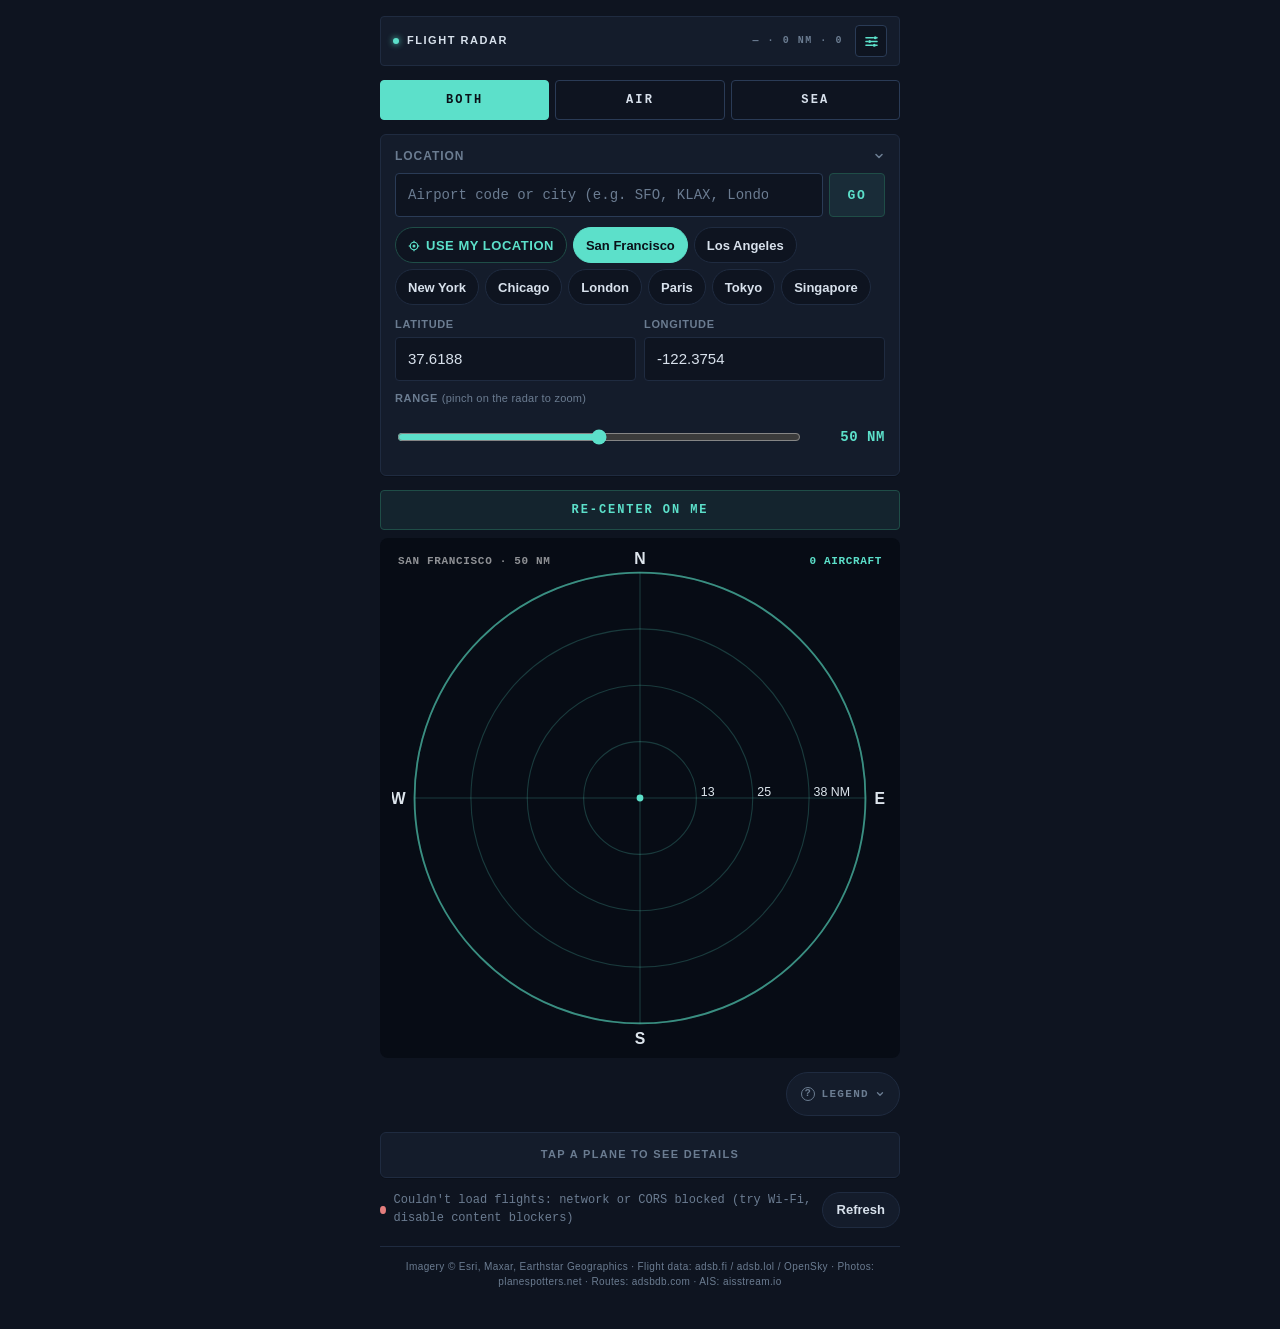
==== pr-preview/pr-22/index.html @ ffb37603 "Deploy preview for PR 22 🛫" ====
<!doctype html>
<html lang="en">
<head>
  <meta charset="utf-8">
  <meta name="viewport" content="width=device-width, initial-scale=1, viewport-fit=cover">
  <meta name="theme-color" content="#faf8f5">
  <meta name="apple-mobile-web-app-capable" content="yes">
  <meta name="apple-mobile-web-app-status-bar-style" content="default">
  <title>Flight Radar · Live ADS-B + AIS</title>
  <meta name="description" content="Dependency-free browser radar for live aircraft (ADS-B) and optional ship (AIS) traffic, rendered over satellite imagery. Mobile-first, no build step.">
  <link rel="stylesheet" href="app.css">
</head>
<body>
  <div class="app">
    <div class="tactical-strip">
      <span class="brand"><span class="dot" aria-hidden="true"></span>FLIGHT RADAR</span>
      <span class="readout" id="tacReadout">— · 0 NM · 0</span>
      <button type="button" id="settingsBtn" class="tac-icon" aria-label="Settings">
        <svg width="15" height="15" viewBox="0 0 16 16" fill="none" stroke="currentColor" stroke-width="1.4" stroke-linecap="round" aria-hidden="true">
          <line x1="2" y1="4" x2="10" y2="4"/>
          <line x1="13.5" y1="4" x2="14" y2="4"/>
          <circle cx="12" cy="4" r="1.6" fill="currentColor" stroke="none"/>
          <line x1="2" y1="8" x2="4" y2="8"/>
          <line x1="7.5" y1="8" x2="14" y2="8"/>
          <circle cx="6" cy="8" r="1.6" fill="currentColor" stroke="none"/>
          <line x1="2" y1="12" x2="9" y2="12"/>
          <line x1="12.5" y1="12" x2="14" y2="12"/>
          <circle cx="11" cy="12" r="1.6" fill="currentColor" stroke="none"/>
        </svg>
      </button>
    </div>
    <div id="settingsPanel" class="settings-panel" hidden>
      <h3>Settings</h3>
      <div class="setting-block">
        <label for="aisKeyInput">aisstream.io API key <span class="muted">(required for ship tracking)</span></label>
        <p class="setting-help">Ship tracking uses <a href="https://aisstream.io/apikeys" target="_blank" rel="noopener">aisstream.io</a>. Sign up (free, ~30 seconds), copy your key, and paste it here. The key is stored only in your browser (localStorage) and is only used to connect to aisstream directly.</p>
        <div class="setting-row">
          <input type="text" id="aisKeyInput" autocomplete="off" spellcheck="false" placeholder="Paste your aisstream.io key">
          <button type="button" id="aisKeySave" class="btn-primary">SAVE</button>
          <button type="button" id="aisKeyClear" class="btn-danger" hidden>CLEAR</button>
        </div>
        <div id="aisStatus" class="ais-status"></div>
        <div id="aisDiag" class="ais-diag" hidden></div>
        <p class="setting-help ais-diag-hint">If you see messages flowing but no ship markers, the subscribed bounding box may not match your map center — pan to a busy port (e.g. Rotterdam, Singapore, Houston) and wait ~30 s. aisstream's free tier only streams the bbox you subscribed to.</p>
      </div>
    </div>
    <div id="modeToggle" class="mode-toggle" hidden>
      <button type="button" class="mode-btn active" data-mode="both">BOTH</button>
      <button type="button" class="mode-btn" data-mode="air">AIR</button>
      <button type="button" class="mode-btn" data-mode="sea">SEA</button>
    </div>

    <div class="controls" id="controlsPanel">
      <button type="button" class="controls-header" id="controlsToggle" aria-expanded="true">
        <h2>Location</h2>
        <span class="chevron" aria-hidden="true">
          <svg width="12" height="12" viewBox="0 0 12 12" fill="none" stroke="currentColor" stroke-width="1.6" stroke-linecap="round" stroke-linejoin="round"><path d="M3 4.5l3 3 3-3"/></svg>
        </span>
      </button>
      <div class="controls-body" id="controlsBody">
      <div class="airport-search">
        <div class="airport-input-row">
          <div class="airport-input-wrap">
            <input type="search" id="airportInput" placeholder="Airport code or city (e.g. SFO, KLAX, London)" autocomplete="off" spellcheck="false" autocapitalize="characters">
            <button type="button" id="airportClear" class="apt-clear" hidden aria-label="Clear">×</button>
          </div>
          <button type="button" id="airportGo" class="apt-go">GO</button>
        </div>
        <div class="airport-dropdown" id="airportDropdown" hidden></div>
      </div>
      <div class="preset-row" id="presetRow"></div>
      <div class="coord-row">
        <div class="coord">
          <label for="latInput">Latitude</label>
          <input id="latInput" type="number" step="0.0001" min="-90" max="90" inputmode="decimal" autocomplete="off">
        </div>
        <div class="coord">
          <label for="lonInput">Longitude</label>
          <input id="lonInput" type="number" step="0.0001" min="-180" max="180" inputmode="decimal" autocomplete="off">
        </div>
      </div>
      <div class="range-row">
        <label for="rangeSlider">Range <span class="muted">(pinch on the radar to zoom)</span></label>
        <div class="range-slider-wrap">
          <input id="rangeSlider" type="range" min="0" max="100" step="1" value="50" aria-label="Radar range">
          <span class="range-val" id="rangeVal">50 NM</span>
        </div>
      </div>
      </div>
    </div>

    <button type="button" id="recenterBtn" class="recenter-btn" hidden>RE-CENTER ON ME</button>
    <div class="radar-card">
      <div class="radar-overlay">
        <span id="radarLoc">—</span>
        <span class="rcount"><span id="radarCount">0</span> aircraft</span>
      </div>
      <svg class="radar-svg" id="radar" viewBox="-110 -110 220 220" aria-label="Aircraft radar">
        <defs>
          <clipPath id="radarClip"><circle cx="0" cy="0" r="100"/></clipPath>
        </defs>
        <defs>
          <radialGradient id="vignetteGrad" cx="0" cy="0" r="155" gradientUnits="userSpaceOnUse">
            <stop offset="0" stop-color="#070c15" stop-opacity="0"/>
            <stop offset="0.645" stop-color="#070c15" stop-opacity="0"/>
            <stop offset="0.72" stop-color="#070c15" stop-opacity="0.45"/>
            <stop offset="1" stop-color="#070c15" stop-opacity="0.95"/>
          </radialGradient>
        </defs>
        <g id="tileLayer"></g>
        <g id="labelLayer"></g>
        <rect x="-110" y="-110" width="220" height="220" fill="url(#vignetteGrad)" style="pointer-events:none"/>
        <circle cx="0" cy="0" r="100" fill="none" stroke="var(--accent-dim)" stroke-width="0.8" style="pointer-events:none"/>
        <g id="radarGrid">
          <circle cx="0" cy="0" r="100" fill="none" stroke="var(--radar-ring)" stroke-width="0.8"/>
          <circle cx="0" cy="0" r="75" fill="none" stroke="var(--radar-grid)" stroke-width="0.5"/>
          <circle cx="0" cy="0" r="50" fill="none" stroke="var(--radar-grid)" stroke-width="0.5"/>
          <circle cx="0" cy="0" r="25" fill="none" stroke="var(--radar-grid)" stroke-width="0.5"/>
          <line x1="-100" y1="0" x2="100" y2="0" stroke="var(--radar-grid)" stroke-width="0.5"/>
          <line x1="0" y1="-100" x2="0" y2="100" stroke="var(--radar-grid)" stroke-width="0.5"/>
          <circle cx="0" cy="0" r="1.5" fill="var(--plane)"/>
          <text x="0" y="-104" text-anchor="middle" fill="var(--radar-label)" font-size="7" style="paint-order:stroke;stroke:rgba(7,12,21,0.85);stroke-width:1.2;stroke-linejoin:round" font-family="-apple-system, BlinkMacSystemFont, sans-serif" font-weight="700">N</text>
          <text x="104" y="2.5" text-anchor="start" fill="var(--radar-label)" font-size="7" style="paint-order:stroke;stroke:rgba(7,12,21,0.85);stroke-width:1.2;stroke-linejoin:round" font-family="-apple-system, BlinkMacSystemFont, sans-serif" font-weight="700">E</text>
          <text x="0" y="109" text-anchor="middle" fill="var(--radar-label)" font-size="7" style="paint-order:stroke;stroke:rgba(7,12,21,0.85);stroke-width:1.2;stroke-linejoin:round" font-family="-apple-system, BlinkMacSystemFont, sans-serif" font-weight="700">S</text>
          <text x="-104" y="2.5" text-anchor="end" fill="var(--radar-label)" font-size="7" style="paint-order:stroke;stroke:rgba(7,12,21,0.85);stroke-width:1.2;stroke-linejoin:round" font-family="-apple-system, BlinkMacSystemFont, sans-serif" font-weight="700">W</text>
          <text id="r1lbl" x="27" y="-1" fill="var(--radar-label)" font-size="5.5" style="paint-order:stroke;stroke:rgba(7,12,21,0.75);stroke-width:1;stroke-linejoin:round" font-family="-apple-system, BlinkMacSystemFont, sans-serif"></text>
          <text id="r2lbl" x="52" y="-1" fill="var(--radar-label)" font-size="5.5" style="paint-order:stroke;stroke:rgba(7,12,21,0.75);stroke-width:1;stroke-linejoin:round" font-family="-apple-system, BlinkMacSystemFont, sans-serif"></text>
          <text id="r3lbl" x="77" y="-1" fill="var(--radar-label)" font-size="5.5" style="paint-order:stroke;stroke:rgba(7,12,21,0.75);stroke-width:1;stroke-linejoin:round" font-family="-apple-system, BlinkMacSystemFont, sans-serif"></text>
        </g>
        <g id="trackLayer"></g>
        <g id="routeLayer"></g>
        <g id="vectorLayer"></g>
        <g id="planeLayer"></g>
        <g id="shipLayer"></g>
      </svg>
    </div>

    <div class="legend" id="legend">
      <button type="button" class="legend-toggle" id="legendToggle" aria-expanded="false" aria-label="Toggle legend">
        <span class="lg-q" aria-hidden="true">?</span>
        <span>Legend</span>
        <span class="chevron" aria-hidden="true">
          <svg width="10" height="10" viewBox="0 0 12 12" fill="none" stroke="currentColor" stroke-width="1.6" stroke-linecap="round" stroke-linejoin="round"><path d="M3 4.5l3 3 3-3"/></svg>
        </span>
      </button>
      <div class="legend-body">
        <div class="lg-row"><span class="lg-swatch" style="background:#5ce0ca"></span><span class="lg-k">Trail</span><span class="lg-v">Actual flown path (up to ~1 hr of live + historical)</span></div>
        <div class="lg-row"><span class="lg-swatch" style="background:#6eff9a"></span><span class="lg-k">Trend</span><span class="lg-v">1 / 2 / 5 min projection at current speed &amp; heading · tap TREND chip on the selected card to cycle</span></div>
        <div class="lg-row"><span class="lg-swatch dashed" style="color:#ff4ddb"></span><span class="lg-k">Route</span><span class="lg-v">Filed flight plan: origin → current → destination</span></div>
        <div class="lg-row"><span class="lg-swatch dot" style="background:#f0c674"></span><span class="lg-k">Selected</span><span class="lg-v">Gold halo marks the selected contact</span></div>
        <div class="lg-row"><span class="lg-swatch dot" style="background:#ff5a5a"></span><span class="lg-k">Emergency</span><span class="lg-v">Pulsing red halo: squawk 7500 / 7600 / 7700</span></div>
        <div class="lg-row"><span class="lg-swatch dot" style="background:#ff9e4a"></span><span class="lg-k">Military</span><span class="lg-v">Orange: flagged military / notable callsign</span></div>
        <div class="lg-row"><span class="lg-swatch dot" style="background:#ffb347"></span><span class="lg-k">Ship</span><span class="lg-v">Amber hull: AIS vessel (SEA layer)</span></div>
      </div>
    </div>

    <div class="selected-card" id="selectedCard">
      <div class="sel-empty">Tap a plane to see details</div>
    </div>

    <div class="status-row">
      <div class="left">
        <span class="dot-live" id="liveDot"></span>
        <span id="statusText">Loading…</span>
      </div>
      <button class="refresh-btn" id="refreshBtn" type="button">Refresh</button>
    </div>

    <div id="listControls" class="list-controls"></div>
    <div id="listContainer"></div>

    <footer class="page-footer">Imagery © Esri, Maxar, Earthstar Geographics · Flight data: adsb.fi / adsb.lol / OpenSky · Photos: planespotters.net · Routes: adsbdb.com · AIS: aisstream.io</footer>
  </div>

  <script src="app.js"></script>
</body>
</html>
---- pr-preview/pr-22/app.css ----
:root {
      --bg: #0e1420;
      --surface: #141c2b;
      --surface-2: #1a2334;
      --text: #d8e1ec;
      --muted: #6b7c91;
      --border: #1f2b40;
      --border-2: #2a3b56;
      --accent: #5ce0ca;
      --accent-dim: #1f4d47;
      --accent-soft: rgba(92, 224, 202, 0.08);
      --shadow: 0 1px 0 rgba(0, 0, 0, 0.2);
      --radar-bg: #070c15;
      --radar-ring: rgba(92, 224, 202, 0.45);
      --radar-grid: rgba(92, 224, 202, 0.22);
      --radar-label: rgba(240, 248, 255, 0.92);
      --plane: #5ce0ca;
      --plane-selected: #f0c674;
      --plane-ground: #6b7c91;
      --danger: #e37d7d;
      --warn: #d9b04a;
      --mono: ui-monospace, "SF Mono", Menlo, Consolas, "Liberation Mono", monospace;
      --sans: -apple-system, BlinkMacSystemFont, "SF Pro Text", "Segoe UI", Roboto, sans-serif;
    }

    * { box-sizing: border-box; }
    html, body { margin: 0; padding: 0; }

    body {
      font-family: var(--sans);
      background: var(--bg);
      color: var(--text);
      -webkit-font-smoothing: antialiased;
      line-height: 1.45;
      min-height: 100vh;
    }
    .mono, input[inputmode="decimal"], .pr-call, .pr-dist, .pr-sub,
    .sel-call, .sel-reg, .sel-cell .v, .range-val, #statusText,
    .radar-overlay, .tactical-strip .readout {
      font-family: var(--mono);
      font-variant-numeric: tabular-nums;
    }

    .app {
      max-width: 560px;
      margin: 0 auto;
      padding: calc(16px + env(safe-area-inset-top)) 20px calc(40px + env(safe-area-inset-bottom));
    }

    .tactical-strip {
      display: flex;
      align-items: center;
      justify-content: space-between;
      gap: 12px;
      padding: 8px 12px;
      margin-bottom: 14px;
      border: 1px solid var(--border);
      background: var(--surface);
      border-radius: 4px;
      font-size: 11px;
      letter-spacing: 0.14em;
      text-transform: uppercase;
      font-weight: 700;
    }
    .tactical-strip .brand { color: var(--text); display: flex; align-items: center; gap: 8px; }
    .tactical-strip .brand .dot { width: 6px; height: 6px; border-radius: 50%; background: var(--accent); box-shadow: 0 0 6px var(--accent); animation: pulseDot 1.8s infinite; }
    .tactical-strip .readout { color: var(--muted); font-weight: 600; white-space: nowrap; overflow: hidden; text-overflow: ellipsis; flex: 1; text-align: right; font-size: 10px; }
    .tac-icon {
      flex: 0 0 auto;
      width: 32px; height: 32px;
      border: 1px solid var(--border-2);
      background: var(--bg);
      color: var(--accent);
      border-radius: 4px;
      font-size: 16px;
      cursor: pointer;
      -webkit-tap-highlight-color: transparent;
      display: inline-flex;
      align-items: center;
      justify-content: center;
      padding: 0;
    }
    .tac-icon:active { background: var(--accent-soft); }
    .settings-panel {
      background: var(--surface);
      border: 1px solid var(--border);
      border-radius: 6px;
      padding: 14px;
      margin-bottom: 14px;
    }
    .settings-panel h3 { margin: 0 0 10px; font-size: 13px; letter-spacing: 0.12em; text-transform: uppercase; color: var(--muted); font-weight: 700; }
    .setting-block label { display: block; font-size: 12px; color: var(--text); margin-bottom: 6px; font-weight: 600; }
    .setting-block label .muted { color: var(--muted); font-weight: 400; }
    .setting-help { margin: 0 0 10px; font-size: 12px; color: var(--muted); line-height: 1.5; }
    .setting-help a { color: var(--accent); }
    .setting-row { display: flex; gap: 6px; margin-bottom: 8px; }
    .setting-row input {
      flex: 1;
      min-width: 0;
      min-height: 44px;
      padding: 10px 12px;
      border: 1px solid var(--border-2);
      border-radius: 4px;
      background: var(--bg);
      color: var(--text);
      font-family: var(--mono);
      font-size: 13px;
    }
    .btn-primary {
      min-height: 44px;
      padding: 0 14px;
      border: 1px solid var(--accent);
      background: var(--accent);
      color: #0a1018;
      border-radius: 4px;
      font-family: var(--mono);
      font-weight: 700;
      font-size: 13px;
      letter-spacing: 0.1em;
      cursor: pointer;
      -webkit-tap-highlight-color: transparent;
    }
    .btn-danger {
      min-height: 44px;
      padding: 0 14px;
      border: 1px solid var(--danger);
      background: transparent;
      color: var(--danger);
      border-radius: 4px;
      font-family: var(--mono);
      font-weight: 700;
      font-size: 13px;
      letter-spacing: 0.1em;
      cursor: pointer;
      -webkit-tap-highlight-color: transparent;
    }
    .ais-status { font-size: 11px; color: var(--muted); letter-spacing: 0.08em; text-transform: uppercase; font-weight: 700; margin-top: 4px; }
    .ais-status.ok { color: var(--accent); }
    .ais-status.err { color: var(--danger); }
    .ais-status.warn { color: var(--warn); }
    .ais-diag {
      margin-top: 6px;
      padding: 6px 8px;
      background: var(--surface-2);
      border: 1px dashed var(--border);
      border-radius: 4px;
      font-family: var(--mono);
      font-size: 10px;
      color: var(--text);
      line-height: 1.5;
      white-space: pre-wrap;
    }
    .ais-diag-hint { margin-top: 6px !important; font-size: 11px; }

    .mode-toggle {
      display: grid;
      grid-template-columns: repeat(3, 1fr);
      gap: 6px;
      margin-bottom: 14px;
    }
    .mode-btn {
      min-height: 40px;
      padding: 0;
      border: 1px solid var(--border-2);
      background: var(--bg);
      color: var(--text);
      font-family: var(--mono);
      font-weight: 700;
      font-size: 12px;
      letter-spacing: 0.18em;
      border-radius: 4px;
      cursor: pointer;
      -webkit-tap-highlight-color: transparent;
    }
    .mode-btn.active {
      background: var(--accent);
      border-color: var(--accent);
      color: #0a1018;
    }
    .ships-hint {
      background: var(--surface);
      border: 1px dashed var(--border-2);
      border-radius: 6px;
      padding: 10px 12px;
      margin-bottom: 8px;
      color: var(--muted);
      font-size: 11px;
      letter-spacing: 0.1em;
      text-transform: uppercase;
      font-weight: 700;
      text-align: center;
    }
    @keyframes pulseDot {
      0%, 100% { opacity: 1; }
      50% { opacity: 0.35; }
    }

    .controls {
      background: var(--surface);
      border: 1px solid var(--border);
      border-radius: 6px;
      padding: 14px;
      box-shadow: var(--shadow);
      margin-bottom: 14px;
    }
    .controls-header {
      display: flex;
      align-items: center;
      justify-content: space-between;
      width: 100%;
      background: transparent;
      border: none;
      padding: 0;
      margin: 0 0 10px;
      cursor: pointer;
      color: var(--muted);
      -webkit-tap-highlight-color: transparent;
    }
    .controls-header:hover { color: var(--text); }
    .controls h2 {
      margin: 0;
      font-size: 12px;
      color: inherit;
      text-transform: uppercase;
      letter-spacing: 0.08em;
      font-weight: 600;
    }
    .chevron {
      display: inline-flex;
      align-items: center;
      color: inherit;
      transition: transform 180ms ease;
    }
    .controls.collapsed .chevron { transform: rotate(-90deg); }
    .controls.collapsed .controls-header { margin-bottom: 0; }
    .controls.collapsed .controls-body { display: none; }
    .airport-search {
      position: relative;
      margin-bottom: 10px;
    }
    .airport-input-row {
      display: flex;
      gap: 6px;
    }
    .airport-input-wrap {
      position: relative;
      flex: 1;
      min-width: 0;
      display: flex;
    }
    .apt-clear {
      position: absolute;
      right: 4px;
      top: 50%;
      transform: translateY(-50%);
      width: 32px;
      height: 32px;
      border: none;
      background: transparent;
      color: var(--muted);
      font-size: 20px;
      font-weight: 700;
      cursor: pointer;
      border-radius: 4px;
      -webkit-tap-highlight-color: transparent;
    }
    .apt-clear:active { background: var(--surface-2); color: var(--text); }
    .apt-item.highlighted { background: var(--accent-soft); }
    #airportInput {
      flex: 1;
      min-width: 0;
      min-height: 44px;
      padding: 10px 40px 10px 12px;
      border: 1px solid var(--border-2);
      border-radius: 4px;
      background: var(--bg);
      color: var(--text);
      font-family: var(--mono);
      font-size: 14px;
      letter-spacing: 0.04em;
      -webkit-appearance: none;
    }
    .apt-go {
      flex: 0 0 auto;
      min-width: 56px;
      min-height: 44px;
      padding: 0 14px;
      border: 1px solid var(--accent-dim);
      border-radius: 4px;
      background: var(--accent-soft);
      color: var(--accent);
      font-family: var(--mono);
      font-weight: 700;
      font-size: 13px;
      letter-spacing: 0.14em;
      cursor: pointer;
      -webkit-tap-highlight-color: transparent;
    }
    .apt-go:active { background: var(--accent); color: #0a1018; }
    #airportInput::placeholder { color: var(--muted); letter-spacing: 0; text-transform: none; }
    #airportInput:focus { outline: 1px solid var(--accent); outline-offset: -1px; border-color: var(--accent); }
    .airport-dropdown {
      position: absolute;
      top: 100%;
      left: 0; right: 0;
      margin-top: 4px;
      background: var(--surface-2);
      border: 1px solid var(--border-2);
      border-radius: 4px;
      max-height: 280px;
      overflow-y: auto;
      z-index: 30;
      box-shadow: 0 10px 24px rgba(0, 0, 0, 0.45);
    }
    .apt-item {
      display: flex;
      align-items: center;
      gap: 10px;
      padding: 10px 12px;
      min-height: 44px;
      cursor: pointer;
      border-bottom: 1px solid var(--border);
      -webkit-tap-highlight-color: transparent;
    }
    .apt-item:last-child { border-bottom: none; }
    .apt-item:active { background: var(--accent-soft); }
    .apt-code {
      font-family: var(--mono);
      font-weight: 700;
      color: var(--accent);
      font-size: 13px;
      min-width: 44px;
      letter-spacing: 0.06em;
    }
    .apt-name {
      font-size: 13px;
      color: var(--text);
      white-space: nowrap;
      overflow: hidden;
      text-overflow: ellipsis;
    }
    .preset-row {
      display: flex;
      flex-wrap: wrap;
      gap: 6px;
      margin-bottom: 12px;
    }
    .preset {
      min-height: 36px;
      padding: 7px 12px;
      border-radius: 999px;
      border: 1px solid var(--border);
      background: var(--bg);
      color: var(--text);
      font-size: 13px;
      font-weight: 600;
      cursor: pointer;
      font-family: inherit;
      -webkit-tap-highlight-color: transparent;
      transition: background 160ms ease, border-color 160ms ease, color 160ms ease;
    }
    .preset.active {
      background: var(--accent);
      border-color: var(--accent);
      color: #0a1018;
    }
    .preset-geo {
      color: var(--accent);
      border-color: var(--accent-dim);
      font-weight: 700;
      letter-spacing: 0.04em;
    }
    .preset-geo:hover { background: var(--accent-soft); }
    .preset:active { transform: scale(0.97); }

    .coord-row {
      display: grid;
      grid-template-columns: 1fr 1fr;
      gap: 8px;
      margin-bottom: 10px;
    }
    .coord {
      display: flex;
      flex-direction: column;
      gap: 4px;
    }
    .coord label {
      font-size: 11px;
      color: var(--muted);
      text-transform: uppercase;
      letter-spacing: 0.06em;
      font-weight: 600;
    }
    .coord input {
      min-height: 44px;
      padding: 10px 12px;
      font-size: 15px;
      border: 1px solid var(--border);
      border-radius: 4px;
      background: var(--bg);
      color: var(--text);
      font-family: inherit;
      font-variant-numeric: tabular-nums;
    }
    .coord input:focus {
      outline: 2px solid var(--accent);
      outline-offset: -1px;
    }

    .range-row {
      display: flex;
      flex-direction: column;
      gap: 6px;
    }
    .range-row label {
      font-size: 11px;
      color: var(--muted);
      text-transform: uppercase;
      letter-spacing: 0.06em;
      font-weight: 600;
    }
    .range-row label .muted { color: var(--muted); font-weight: 400; text-transform: none; letter-spacing: 0.02em; }
    .range-slider-wrap {
      display: flex;
      align-items: center;
      gap: 10px;
    }
    #rangeSlider {
      flex: 1;
      min-height: 44px;
      accent-color: var(--accent);
    }
    .range-val {
      flex: 0 0 auto;
      min-width: 72px;
      text-align: right;
      font-family: var(--mono);
      font-weight: 700;
      font-size: 14px;
      color: var(--accent);
      letter-spacing: 0.04em;
    }

    .radar-card {
      background: var(--radar-bg);
      border-radius: 8px;
      padding: 12px;
      margin-bottom: 14px;
      position: relative;
      overflow: hidden;
    }
    .recenter-btn {
      display: block;
      width: 100%;
      margin-bottom: 8px;
      min-height: 40px;
      padding: 10px 12px;
      background: var(--accent-soft);
      border: 1px solid var(--accent-dim);
      color: var(--accent);
      font-family: var(--mono);
      font-weight: 700;
      font-size: 12px;
      letter-spacing: 0.16em;
      border-radius: 4px;
      cursor: pointer;
      -webkit-tap-highlight-color: transparent;
    }
    .recenter-btn:active { background: var(--accent); color: #0a1018; }
    .radar-svg {
      width: 100%;
      height: auto;
      display: block;
      touch-action: none;
      cursor: grab;
    }
    .radar-svg:active { cursor: grabbing; }
    #tileLayer image, #labelLayer image {
      opacity: 0;
      transition: opacity 220ms ease;
      image-rendering: auto;
      image-rendering: -webkit-optimize-contrast;
    }
    #tileLayer image.ready, #labelLayer image.ready { opacity: 1; }
    #tileLayer image { image-rendering: auto; }
    #labelLayer image { image-rendering: auto; }
    .page-footer {
      margin-top: 18px;
      padding-top: 12px;
      border-top: 1px solid var(--border);
      color: var(--muted);
      font-size: 10px;
      line-height: 1.5;
      text-align: center;
      letter-spacing: 0.04em;
    }
    .radar-overlay {
      position: absolute;
      top: 16px; left: 18px; right: 18px;
      display: flex;
      justify-content: space-between;
      font-size: 11px;
      color: rgba(255, 255, 255, 0.55);
      font-weight: 600;
      letter-spacing: 0.06em;
      text-transform: uppercase;
      pointer-events: none;
    }
    .radar-overlay .rcount { color: var(--plane); }

    .selected-card {
      background: var(--surface);
      border: 1px solid var(--border);
      border-radius: 6px;
      padding: 14px;
      box-shadow: var(--shadow);
      margin-bottom: 14px;
      transition: padding 180ms ease;
      position: relative;
    }
    .sel-close {
      position: absolute;
      top: 6px;
      right: 6px;
      width: 44px;
      height: 44px;
      display: flex;
      align-items: center;
      justify-content: center;
      background: transparent;
      border: none;
      color: var(--muted);
      font-family: var(--mono);
      font-size: 18px;
      font-weight: 600;
      line-height: 1;
      cursor: pointer;
      border-radius: 4px;
      -webkit-tap-highlight-color: transparent;
    }
    .sel-close:hover, .sel-close:active {
      color: var(--text);
      background: var(--surface-2);
    }
    .selected-card.is-empty {
      padding: 8px 12px;
      background: transparent;
      border-style: dashed;
    }
    .sel-empty {
      color: var(--muted);
      font-size: 11px;
      letter-spacing: 0.12em;
      text-transform: uppercase;
      font-weight: 600;
      text-align: center;
    }
    .sel-head {
      display: flex;
      flex-direction: column;
      gap: 2px;
      margin-bottom: 8px;
    }
    .sel-head-row {
      display: flex;
      align-items: center;
      justify-content: space-between;
      gap: 10px;
      min-height: 32px;
    }
    .sel-call {
      font-size: 20px;
      font-weight: 700;
      letter-spacing: 0.02em;
      font-variant-numeric: tabular-nums;
    }
    .sel-reg {
      font-size: 13px;
      color: var(--muted);
      font-variant-numeric: tabular-nums;
    }
    .sel-alert {
      margin-top: 8px;
      padding: 6px 10px;
      border-radius: 4px;
      font-family: var(--mono);
      font-weight: 700;
      font-size: 11px;
      letter-spacing: 0.14em;
      text-align: center;
    }
    .sel-alert.emerg { background: rgba(255, 90, 90, 0.14); border: 1px solid #ff5a5a; color: #ff9a9a; }
    .sel-alert.mil { background: rgba(255, 158, 74, 0.14); border: 1px solid #ff9e4a; color: #ffbb80; }
    .sel-alert.notable { background: rgba(92, 224, 202, 0.1); border: 1px solid var(--accent); color: var(--accent); }
    .sel-alert.warn { background: rgba(227, 125, 125, 0.12); border: 1px solid var(--danger); color: #f3b3b3; }

    .loading-row {
      display: flex;
      flex-wrap: wrap;
      gap: 4px 12px;
      margin-bottom: 8px;
      font-family: var(--mono);
      font-size: 10px;
      letter-spacing: 0.08em;
      text-transform: uppercase;
      color: var(--muted);
    }
    .ld-seg { display: inline-flex; align-items: center; gap: 4px; }
    .ld-seg.loading .ld-v { color: var(--accent); }
    .ld-seg .ld-k { color: var(--muted); font-weight: 700; }
    .ld-seg .ld-v { color: var(--text); font-weight: 600; }
    .ld-dot {
      width: 6px; height: 6px; border-radius: 50%;
      background: var(--accent);
      animation: ldPulse 1.4s ease-in-out infinite;
    }
    @keyframes ldPulse {
      0%, 100% { opacity: 1; transform: scale(1); }
      50% { opacity: 0.3; transform: scale(0.7); }
    }

    .sel-chips {
      display: flex;
      flex-wrap: wrap;
      gap: 6px;
      margin: 6px 0 2px;
    }
    .sel-chip {
      padding: 3px 8px;
      border-radius: 3px;
      font-family: var(--mono);
      font-weight: 700;
      font-size: 10px;
      letter-spacing: 0.1em;
      border: 1px solid var(--border-2);
      background: var(--surface-2);
      color: var(--text);
    }
    .sel-chip.warn {
      background: rgba(255, 158, 74, 0.14);
      border-color: #ff9e4a;
      color: #ffbb80;
    }
    /* Tappable variant for control chips (e.g. TREND length cycler). Kept at
       44 CSS px min-height so the tap target meets the project's mobile-first
       requirement; visual size is controlled by padding + font-size. */
    button.sel-chip {
      cursor: pointer;
      min-height: 44px;
      padding: 0 12px;
      -webkit-tap-highlight-color: transparent;
    }
    /* Inline variant lives inside sel-head-row next to the callsign. Visually
       compact via negative vertical padding but preserves the 44 px tap target
       via invisible padding — pseudo-element expands the hit region. */
    button.sel-chip.sel-chip-inline {
      min-height: 0;
      padding: 6px 10px;
      position: relative;
    }
    button.sel-chip.sel-chip-inline::before {
      content: "";
      position: absolute;
      inset: -8px;
    }
    button.sel-chip:hover, button.sel-chip:active {
      background: var(--accent-soft);
      border-color: var(--accent-dim);
      color: var(--accent);
    }

    .legend {
      margin: 8px 0 16px;
      display: flex;
      flex-direction: column;
      align-items: flex-end;
    }
    .legend-toggle {
      display: inline-flex;
      align-items: center;
      gap: 6px;
      padding: 0 14px;
      min-height: 44px;
      background: var(--surface);
      color: var(--muted);
      border: 1px solid var(--border);
      border-radius: 22px;
      font-family: var(--mono);
      font-size: 11px;
      letter-spacing: 0.12em;
      text-transform: uppercase;
      font-weight: 700;
      cursor: pointer;
      -webkit-tap-highlight-color: transparent;
    }
    .legend-toggle:hover, .legend-toggle:active {
      color: var(--text);
      border-color: var(--border-2);
    }
    .legend-toggle .lg-q {
      display: inline-flex;
      align-items: center;
      justify-content: center;
      width: 14px; height: 14px;
      border-radius: 50%;
      border: 1px solid currentColor;
      font-size: 10px;
      line-height: 1;
    }
    .legend-body {
      display: none;
      width: 100%;
      margin-top: 6px;
      padding: 10px 12px;
      border: 1px solid var(--border);
      background: var(--surface);
      border-radius: 4px;
      font-size: 12px;
      color: var(--text);
      line-height: 1.6;
      box-sizing: border-box;
    }
    .legend.open .legend-body { display: block; }
    .legend.open .legend-toggle .chevron { transform: rotate(180deg); }
    .legend-body .lg-row {
      display: flex;
      align-items: center;
      gap: 10px;
      padding: 4px 0;
      border-bottom: 1px dashed var(--border);
    }
    .legend-body .lg-row:last-child { border-bottom: none; }
    .legend-body .lg-swatch {
      width: 20px; height: 4px;
      border-radius: 2px;
      flex: 0 0 auto;
    }
    .legend-body .lg-swatch.dashed {
      background-image: repeating-linear-gradient(90deg, currentColor 0, currentColor 4px, transparent 4px, transparent 7px);
      background-color: transparent !important;
    }
    .legend-body .lg-swatch.dot {
      width: 8px; height: 8px; border-radius: 50%;
    }
    .legend-body .lg-k {
      font-family: var(--mono);
      font-weight: 700;
      font-size: 11px;
      letter-spacing: 0.06em;
      min-width: 72px;
      color: var(--muted);
    }
    .legend-body .lg-v { color: var(--text); font-size: 12px; }
    .sel-route {
      display: flex;
      align-items: center;
      gap: 8px;
      margin: 8px 0 0;
      font-family: var(--mono);
      color: var(--text);
      flex-wrap: wrap;
    }
    .sel-route .sel-airport {
      color: #ff4ddb;
      font-weight: 700;
      font-size: 14px;
      letter-spacing: 0.08em;
    }
    .sel-route .sel-arrow { color: #ff4ddb; font-weight: 700; }
    .sel-route-empty {
      color: var(--muted);
      font-size: 11px;
      letter-spacing: 0.14em;
      text-transform: uppercase;
      font-weight: 700;
    }
    .sel-photo {
      display: block;
      position: relative;
      margin: 10px 0;
      border-radius: 4px;
      overflow: hidden;
      border: 1px solid var(--border-2);
      background: var(--surface-2);
      text-decoration: none;
      min-height: 60px;
    }
    .sel-photo img {
      display: block;
      width: 100%;
      height: auto;
      max-height: 220px;
      object-fit: cover;
    }
    .sel-photo-credit {
      position: absolute;
      bottom: 0;
      left: 0; right: 0;
      padding: 6px 10px;
      background: linear-gradient(transparent, rgba(7, 12, 21, 0.8));
      color: rgba(255, 255, 255, 0.82);
      font-size: 10px;
      letter-spacing: 0.04em;
    }
    .sel-photo-empty {
      display: flex;
      align-items: center;
      justify-content: center;
      min-height: 48px;
      color: var(--muted);
      font-size: 11px;
      letter-spacing: 0.14em;
      font-weight: 700;
    }
    .sel-grid {
      display: grid;
      grid-template-columns: repeat(3, 1fr);
      gap: 10px;
      margin-top: 4px;
    }
    .sel-cell { display: flex; flex-direction: column; gap: 2px; }
    .sel-cell .k {
      font-size: 10px;
      color: var(--muted);
      text-transform: uppercase;
      letter-spacing: 0.08em;
      font-weight: 600;
    }
    .sel-cell .v {
      font-size: 15px;
      font-weight: 600;
      font-variant-numeric: tabular-nums;
    }

    .status-row {
      display: flex;
      align-items: center;
      justify-content: space-between;
      gap: 10px;
      margin-bottom: 10px;
      font-size: 12px;
      color: var(--muted);
    }
    .status-row .left { display: flex; align-items: center; gap: 8px; }
    .dot-live {
      width: 8px; height: 8px; border-radius: 50%;
      background: var(--accent);
      box-shadow: 0 0 0 0 var(--accent);
      animation: pulse 2s infinite;
    }
    .dot-live.err { background: var(--danger); animation: none; }
    @keyframes pulse {
      0%   { box-shadow: 0 0 0 0 rgba(74, 124, 110, 0.55); }
      70%  { box-shadow: 0 0 0 7px rgba(74, 124, 110, 0); }
      100% { box-shadow: 0 0 0 0 rgba(74, 124, 110, 0); }
    }
    .refresh-btn {
      min-height: 36px;
      padding: 7px 14px;
      border-radius: 999px;
      border: 1px solid var(--border);
      background: var(--surface);
      color: var(--text);
      font-size: 13px;
      font-weight: 600;
      cursor: pointer;
      font-family: inherit;
      -webkit-tap-highlight-color: transparent;
    }
    .refresh-btn:disabled { opacity: 0.5; cursor: wait; }
    .refresh-btn:active { background: var(--accent-soft); }

    .list-controls {
      display: flex;
      flex-direction: column;
      gap: 8px;
      margin-bottom: 10px;
    }
    .list-controls:empty { display: none; }
    .chip-row {
      display: flex;
      flex-wrap: wrap;
      gap: 6px;
      align-items: center;
    }
    .chip-row-label {
      font-family: var(--mono);
      font-size: 10px;
      color: var(--muted);
      letter-spacing: 0.12em;
      text-transform: uppercase;
      font-weight: 700;
      min-width: 36px;
    }
    .chip {
      min-height: 34px;
      padding: 6px 12px;
      background: transparent;
      border: 1px solid var(--border);
      border-radius: 4px;
      color: var(--muted);
      font-family: var(--mono);
      font-size: 11px;
      font-weight: 600;
      letter-spacing: 0.08em;
      text-transform: uppercase;
      cursor: pointer;
      -webkit-tap-highlight-color: transparent;
      transition: background 120ms ease, color 120ms ease, border-color 120ms ease;
    }
    .chip:active { background: var(--surface-2); }
    .chip.active {
      background: var(--accent-soft);
      color: var(--accent);
      border-color: var(--accent);
    }
    .list-count {
      font-family: var(--mono);
      font-size: 10px;
      color: var(--muted);
      letter-spacing: 0.12em;
      text-transform: uppercase;
      font-weight: 700;
      padding: 0 4px;
    }

    .plane-list {
      display: flex;
      flex-direction: column;
      gap: 8px;
    }
    .plane-row {
      background: var(--surface);
      border: 1px solid var(--border);
      border-radius: 6px;
      padding: 10px 12px;
      display: flex;
      align-items: center;
      gap: 10px;
      cursor: pointer;
      -webkit-tap-highlight-color: transparent;
      transition: background 160ms ease, border-color 160ms ease, transform 140ms ease;
    }
    .plane-row:active { transform: scale(0.995); }
    .plane-row.selected { background: var(--accent-soft); border-color: var(--accent); }
    .pr-badge {
      flex: 0 0 auto;
      width: 30px; height: 30px;
      border-radius: 4px;
      background: var(--accent-soft);
      color: var(--accent);
      display: flex;
      align-items: center;
      justify-content: center;
      font-size: 16px;
    }
    .pr-badge.ship { background: rgba(255, 179, 71, 0.15); color: #ffb347; }
    .pr-body { flex: 1; min-width: 0; }
    .pr-top {
      display: flex;
      align-items: baseline;
      justify-content: space-between;
      gap: 8px;
    }
    .pr-call {
      font-weight: 700;
      font-size: 14px;
      font-variant-numeric: tabular-nums;
      letter-spacing: 0.02em;
      white-space: nowrap;
      overflow: hidden;
      text-overflow: ellipsis;
    }
    .pr-dist {
      font-size: 12px;
      color: var(--muted);
      font-variant-numeric: tabular-nums;
    }
    .pr-sub {
      font-size: 12px;
      color: var(--muted);
      font-variant-numeric: tabular-nums;
      margin-top: 2px;
    }

    .empty, .error {
      background: var(--surface);
      border: 1px solid var(--border);
      border-radius: 6px;
      padding: 22px 16px;
      text-align: center;
      color: var(--muted);
      font-size: 12px;
      letter-spacing: 0.14em;
      text-transform: uppercase;
      font-weight: 700;
    }
    .error { border-color: rgba(227, 125, 125, 0.35); color: var(--danger); text-transform: none; letter-spacing: 0; font-weight: 600; }

    @media (prefers-reduced-motion: reduce) {
      *, *::before, *::after {
        animation-duration: 0.01ms !important;
        transition-duration: 0.01ms !important;
      }
    }
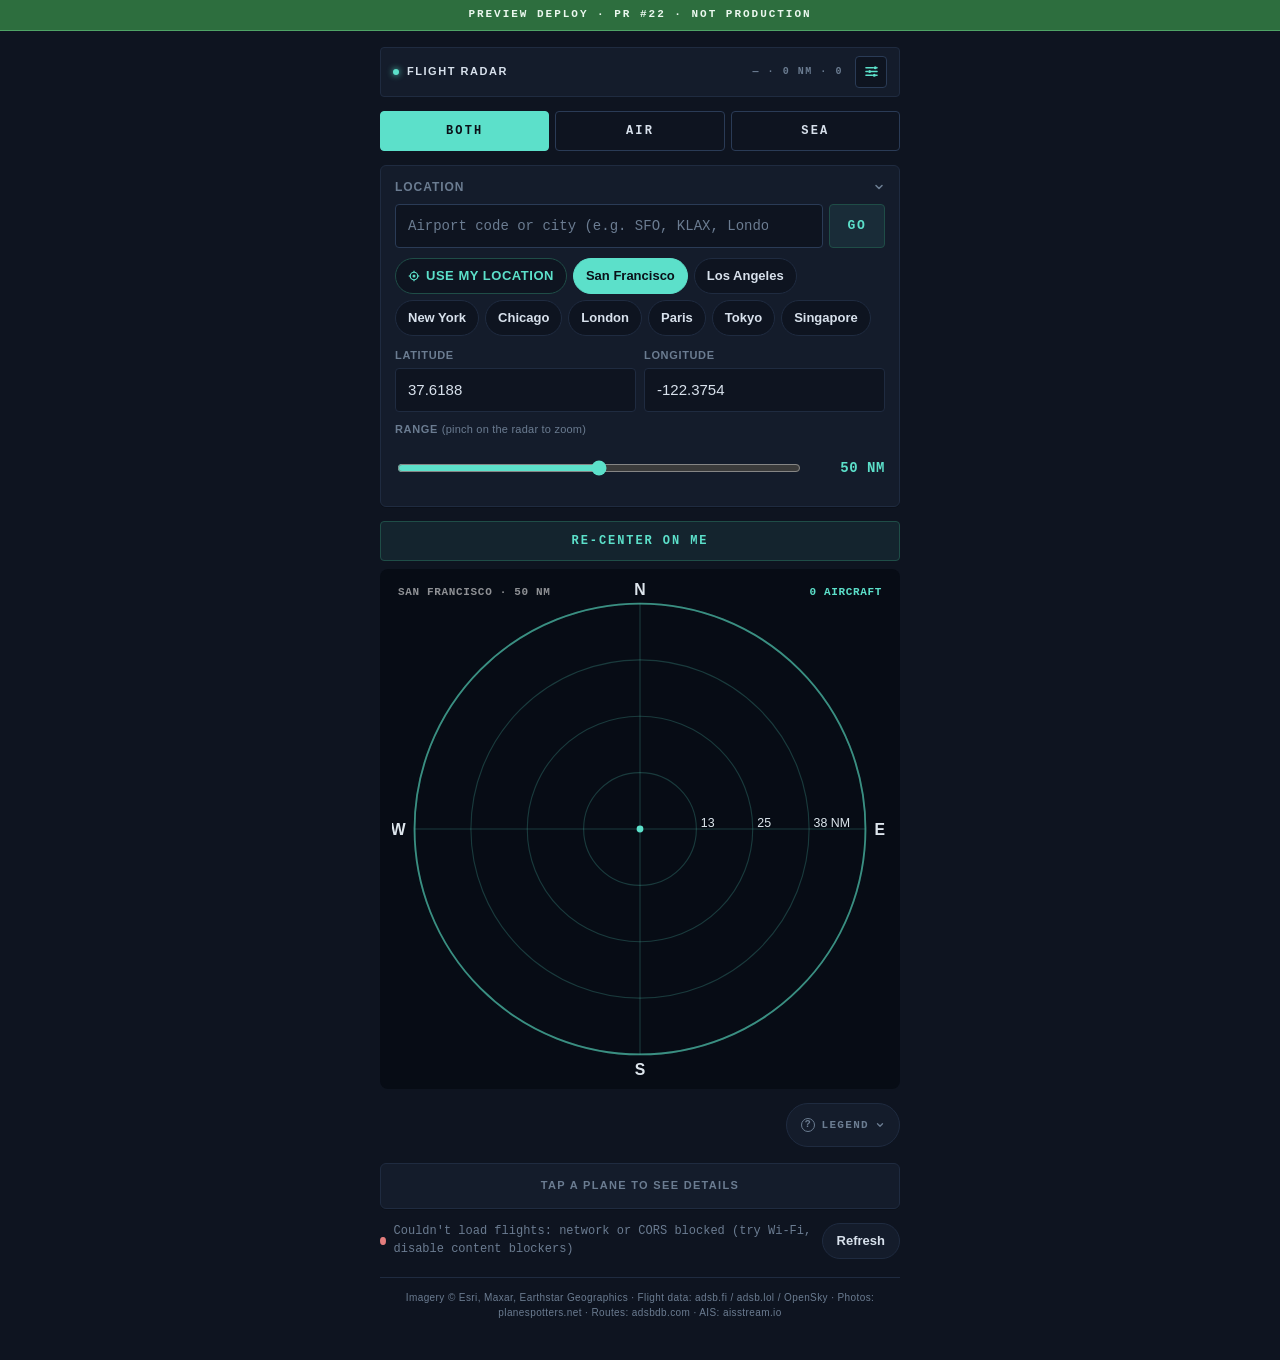
==== commit 0dd8a864: "Deploy preview for PR 22 🛫" ====
--- a/pr-preview/pr-22/index.html
+++ b/pr-preview/pr-22/index.html
@@ -11,6 +11,7 @@
   <link rel="stylesheet" href="app.css">
 </head>
 <body>
+  <div id="previewBanner" class="preview-banner" hidden></div>
   <div class="app">
     <div class="tactical-strip">
       <span class="brand"><span class="dot" aria-hidden="true"></span>FLIGHT RADAR</span>
--- a/pr-preview/pr-22/app.css
+++ b/pr-preview/pr-22/app.css
@@ -26,6 +26,24 @@
     * { box-sizing: border-box; }
     html, body { margin: 0; padding: 0; }
 
+    .preview-banner {
+      background: #2d6e3e;
+      color: #eaf7ee;
+      font-family: var(--mono);
+      font-size: 11px;
+      font-weight: 700;
+      letter-spacing: 0.18em;
+      text-transform: uppercase;
+      text-align: center;
+      padding: 7px 12px calc(7px + env(safe-area-inset-top)) 12px;
+      margin-top: calc(-1 * env(safe-area-inset-top));
+      position: sticky;
+      top: 0;
+      z-index: 100;
+      border-bottom: 1px solid #4fa366;
+    }
+    .preview-banner a { color: #b9e8c6; text-decoration: underline; }
+
     body {
       font-family: var(--sans);
       background: var(--bg);
